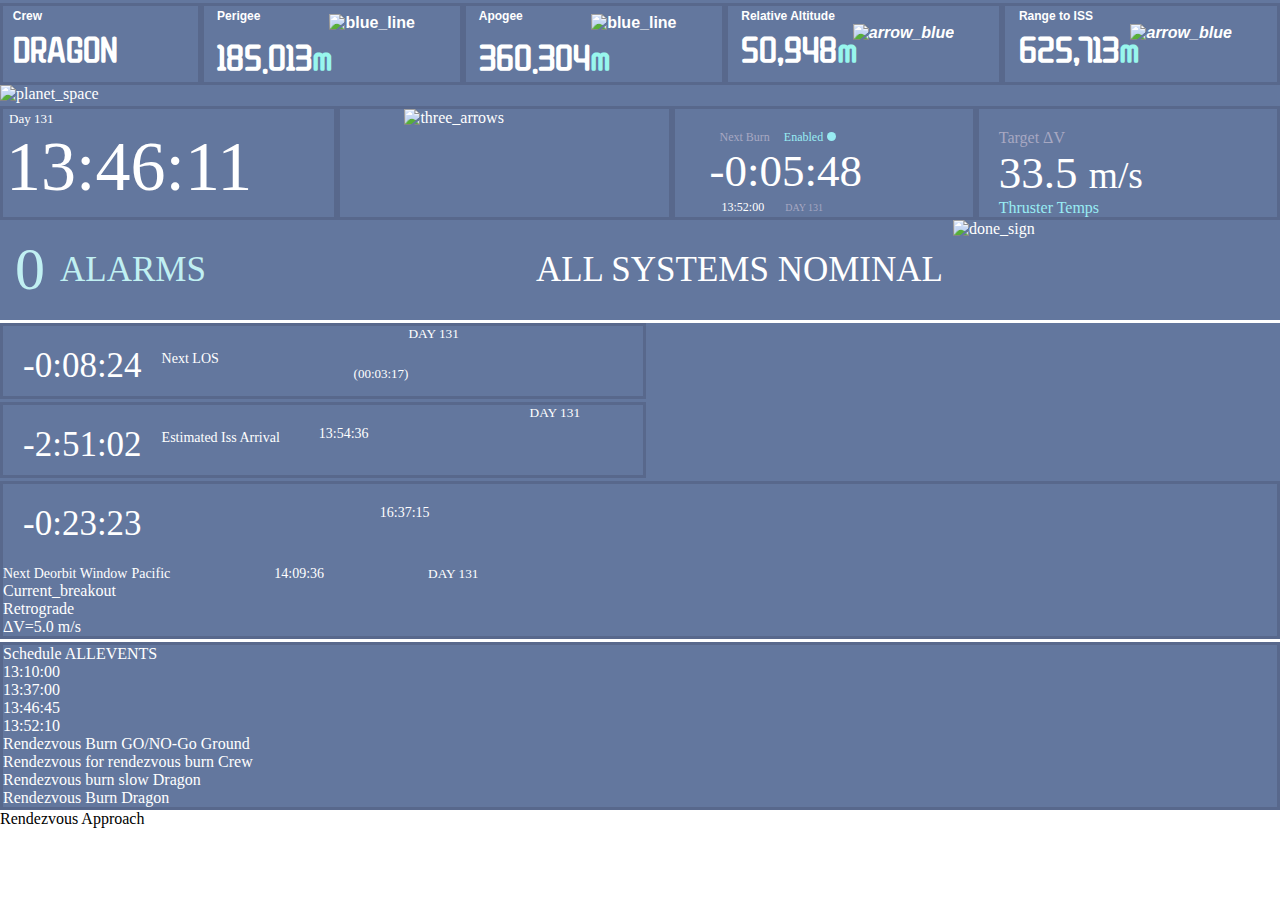
==== space-x-1/space-x-1.html @ be382849 "https://github.com/norka2233/Space_X/tree/master/space-x-1" ====
<!DOCTYPE html>
<html lang="en">
<head>
    <meta charset="UTF-8">
    <title>Space-X Ship Index</title>
    <link rel="stylesheet" type="text/css" href="space-x-1.css">
</head>
<body>
    <div id="header" class="line" >
        <div id="crew_block" class="block" >
          <div class="header_text">
            <small class="label_block">Crew</small>
            <div class="title_block">DRAGON</div>
          </div>
        </div>
        <div id="perigee_block" class="block" >
            <small class="label_block">Perigee</small>
            <div class="blue_line">
              <img src="blue_line.png" alt="blue_line">
            </div>
            <div class="title_block">185.013<span>m</span></div>
                    </div>
        <div id="apogee_block" class="block" >
                <small class="label_block">Apogee</small>
                <div class="blue_line">
                  <img src="blue_line.png" alt="blue_line">
                </div>
                <div class="title_block">360.304<span>m</span></div>
        </div>
        <div id="relative_block" class="block" >
            <div class="text">
                <small class="label_block">Relative Altitude</small>
                <div class="title_block">50,948<span>m</span></div>
            </div>
            <div class="icon">
                <i class="icon_arrow_down">
                  <img src="/home/yurii/eli4ka/cursor/Cursor/space-x-1/arrow_blue.png" alt="arrow_blue">
                </i>
            </div>

        </div>
        <div id="range_block" class="block">
            <div class="text">
                <small class="label_block">Range to ISS</small>
                <div class="title_block">625,713<span>m</span></div>
            </div>
            <div class="icon">
                <i class="icon_arrow_down">
                  <img src="/home/yurii/eli4ka/cursor/Cursor/space-x-1/arrow_blue.png" alt="arrow_blue">
                </i>
                <!--ARROW DOWN-->
            </div>

        </div>
    </div>
    <div id="space_earth" class="line">
        <img class="space_earth_image" src="http://sfwallpaper.com/images/earth-from-space-hd-wallpaper-7.jpg" alt="planet_space" width="100%">
    </div>
    <div id="time" class="line">
        <div id="time_block" class="block">
            <small class="small">Day 131</small>
            <div class="time_large">13:46:11</div>
        </div>

        <div id="arrow_block" class="block">
            <div class="speed_arrow">
              <img src="/home/yurii/eli4ka/cursor/Cursor/space-x-1/three_arrows.png" alt="three_arrows">
            </div>
            <!--arrows-->
        </div>

        <div id="next_burn_block" class="block">
          <div class="whole_next_burn">
            <div class="next_burn_enab">
              <span class="next_burn">Next Burn</span>
              <span class="enabled">Enabled</span>
              <span class="blue_circle"></span>
            </div>
              <div class="next_burn_index">-0:05:48</div>
              <span class="next_burn_time">13:52:00</span>
              <span class="next_burn_day"><small>DAY 131</small></span>
          </div>
        </div>

        <div id="target_block" class="block">
            <span class="target">Target ΔV</span>
            <div class="target_speed">33.5
              <small>m/s</small>
            </div>
            <span class="target_temps">Thruster Temps</span>
        </div>

    </div>
    <div id="alarms" class="line">
        <div class="zero">0</div>
        <div class="alarms_word">ALARMS</div>
        <div class="all_systems_nominal">ALL SYSTEMS NOMINAL</div>
        <div class="sign">
          <img src="/home/yurii/eli4ka/cursor/Cursor/space-x-1/done_sign.png" alt="done_sign">
        </div>
    </div>
    <div id="plan" class="line">
        <div id="first_box" class="block">
            <div class="minus_index">-0:08:24</div>
            <span class="next_los">Next LOS</span>
            <span class="date_time">13:54:36</span>
            <small id="in_brack" class="under_text">(00:03:17)</small>
            <small class="date_day">DAY 131</small>
        </div>
        <div id="second_box" class="block">
            <div class="minus_index">-2:51:02</div>
            <span id="estimated_iss" class="next_los">Estimated Iss Arrival</span>
            <small class="date_time">16:37:15</small>
            <small class="date_day">DAY 131</small>
        </div>
        <div id="third_box" class="block">
            <div class="minus_index">-0:23:23</div>
            <span class="next_los">Next Deorbit Window</span>
            <span class="next_los">Pacific</span>
            <small class="date_time">14:09:36</small>
            <small class="date_day">DAY 131</small>
            <div class="break_line"></div>
            <div class="current_breakout">Current_breakout</div>
            <div class="retrograde">Retrograde</div>
            <div class="sum">ΔV=5.0 m/s</div>
        </div>
    </div>
    <div id="schedule" class="block">
        <div>
            <span class="schedule">Schedule</span>
            <span class="all_events">ALLEVENTS </span>
            <div class="done_sign"></div>
            <div class="divide_line"></div>
        </div>
        <div class="time_list">
            <div class="time_list">13:10:00</div>
            <div class="time_list">13:37:00</div>
            <div class="time_list">13:46:45</div>
            <div class="time_list">13:52:10</div>
        </div>
        <div class="rendez_vous">
            <span>Rendezvous Burn GO/NO-Go</span>
            <span>Ground</span>
            <div></div>
            <span>Rendezvous for rendezvous burn</span>
            <span>Crew</span>
            <div></div>
            <span>Rendezvous burn slow</span>
            <span>Dragon</span>
            <div></div>
            <span>Rendezvous Burn</span>
            <span>Dragon</span>
        </div>
    </div>
    <div class="rendezvous_approach_line">
        <span id="rendezvous_line">Rendezvous</span>
        <span id="approach_line">Approach</span>
    </div>
    <div class="progress"></div>
</body>
</html>
---- space-x-1/space-x-1.css ----
@import url('https://fonts.googleapis.com/css?family=Oswald|Roboto');
@import url('https://fonts.googleapis.com/css?family=ZCOOL+QingKe+HuangYou');

* {padding: 0; margin:0; border:0;}

#header {
  font-family: 'Robot', sans-serif;
  font-weight:bold;;
  width: 100%;
  color: #fff;
  background-color: rgb(99,119,158);
  display: flex;
    }

.line .block {
  flex-grow: 1;
}

.label_block {
  font-family: 'Teko', sans-serif;
  font-size: 12px;
  margin-left: 5%;
}

.title_block {
  font-family: 'ZCOOL QingKe HuangYou', cursive;
  font-size: 35px;
  line-height: 50px;
  margin-left: 5%;
}

.block {
  margin-top: 3px;
  border: 3px solid rgb(88,104,140);
}

.blue_line {
  display: flex;
  justify-content: center;
  margin-top: -10px;
  padding-left: 80px;
}

.icon_arrow_down {
  display: flex;
  justify-content: flex-end;
  justify-content: center;
  padding-left: 80px;
  margin-top: -50px;
}

.title_block span {
  color: rgb(152,246,237);
}

.block, .line{
  background-color: rgb(99,119,158);
  color: #fff;
  }

#time {
    display: flex;
      }

.time_large {
    font-size: 70px;
    margin-left: 3px;
    width: 200px;
  }

#time_block .small {
  font-size: 13px;
  margin-left: 6px;


}

.speed_arrow {
  display: flex;
  justify-content: center;
  }

.speed_arrow img {
  width: 200px;
}

.whole_next_burn {
  width: 170px;
}
.next_burn_enab {
  margin-top:  18px;
  margin-left: 10px;
  }

.next_burn {
  font-size: 12px;
  color: rgb(167,168,194);
  margin-left: 35px;
}
.enabled {
  font-size: 12px;
  color: rgb(152,236,243);
  margin-left: 10px;
  }

.blue_circle {
  height: 9px;
  width: 9px;
  background-color: rgb(152,236,243);
  border-radius: 50%;
  display: inline-block;
}

.next_burn_index {
  font-size: 45px;
  margin-left: 35px;
}

.next_burn_time {
  margin-left: 47px;
  font-size: 12px;
}

.next_burn_day {
  color: rgb(167,168,194);
  margin-left: 17px;
  font-size: 12px;
}

#target_block {
  width: 150px;
  padding-top: 20px;
  padding-left: 20px
}
.target {
  color: rgb(167,168,194);
}
.target_speed {
  font-size: 45px;
}
.target_temps {
  color: rgb(152,236,243);
}

#alarms {
  display: flex;
  height: 100px;
}
.zero {
  font-size: 60px;
  margin-top:  15px;
  margin-left: 15px;
  color: rgb(192,240,242);
}

.alarms_word {
  margin-left: 15px;
  margin-top: 30px;
  font-size: 35px;
  color: rgb(192,240,242);
}

.all_systems_nominal {
  justify-content: flex-end;
  font-size: 35px;
  margin-left: 330px;
  margin-top: 30px;
}

.sign img {
  margin-left: 10px;
}

#first_box, #second_box {
  display: flex;
  height: 70px;
  width: 50%;
}

/* #estimated_iss {
  width: 300px;
  } */
#00:02:17 {

}
.minus_index {
  font-size: 35px;
  margin: 20px;
}

.next_los {
  font-size: 14px;
  margin-top: 25px;
  height 15px;
  width:
}

.under_text {
  height: 15px;
  margin-top: 40px;
  margin-left: -115px;
  font-size: 13px;
}
.date_time {
  height: 15px;
  font-size: 14px;
  margin: 100px;

}

.date_day {
  height: 15px;
}
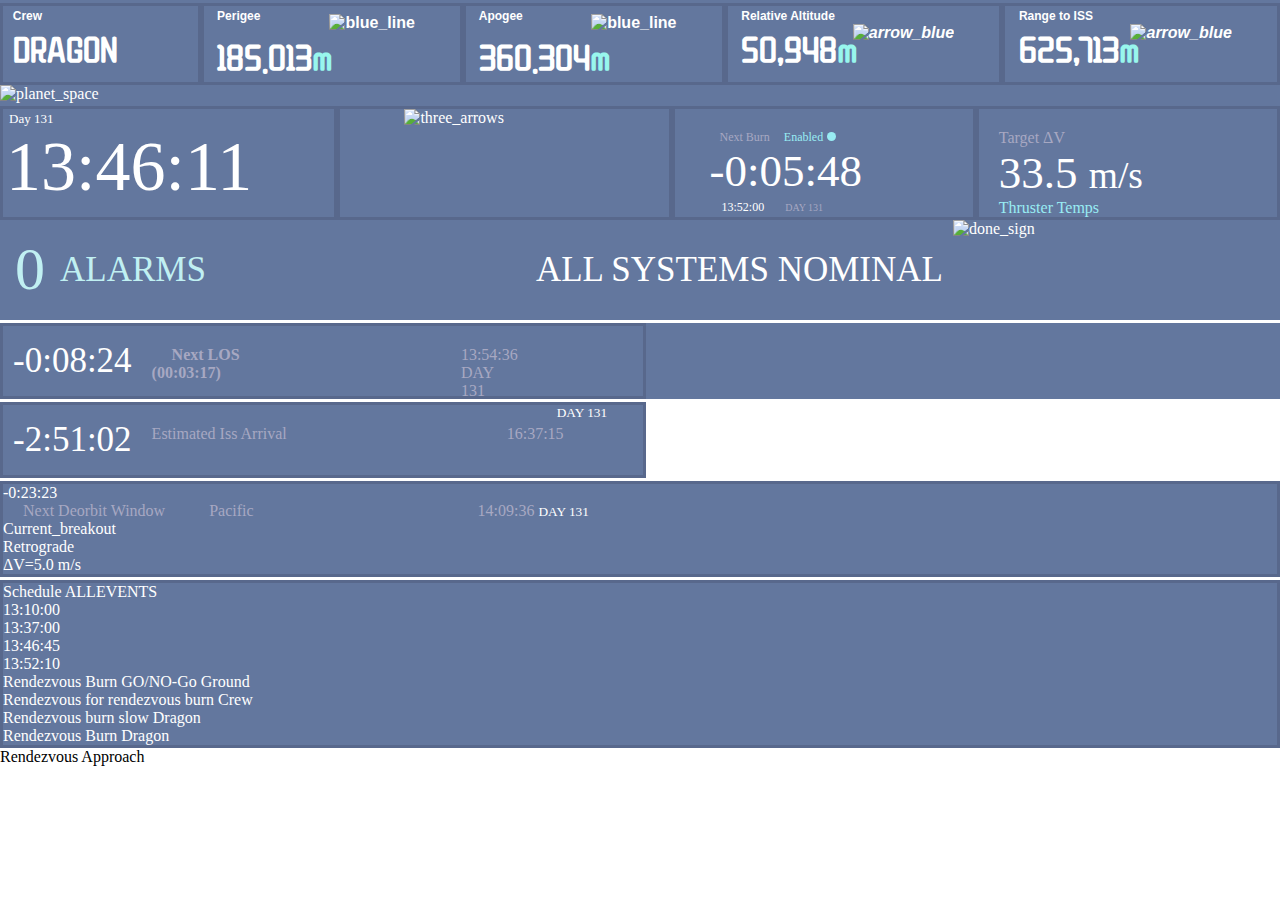
==== commit 755925e0: "new commit" ====
--- a/space-x-1/space-x-1.html
+++ b/space-x-1/space-x-1.html
@@ -34,7 +34,7 @@
             </div>
             <div class="icon">
                 <i class="icon_arrow_down">
-                  <img src="/home/yurii/eli4ka/cursor/Cursor/space-x-1/arrow_blue.png" alt="arrow_blue">
+                  <img src="/home/eli4ka/cursor/Cursor/space-x-1/arrow_blue.png" alt="arrow_blue">
                 </i>
             </div>
 
@@ -101,14 +101,20 @@
     </div>
     <div id="plan" class="line">
         <div id="first_box" class="block">
-            <div class="minus_index">-0:08:24</div>
-            <span class="next_los">Next LOS</span>
-            <span class="date_time">13:54:36</span>
-            <small id="in_brack" class="under_text">(00:03:17)</small>
-            <small class="date_day">DAY 131</small>
+            <div class="minus_index_one">-0:08:24 </div>
+            <div class="next_los_flex">
+              <span class="next_los">
+                <b>Next LOS
+                   <br>(00:03:17)
+                 </b>
+              </span>
+              </div >
+              <span class="date_time">
+                13:54:36 <br>DAY 131
+            </div>
         </div>
         <div id="second_box" class="block">
-            <div class="minus_index">-2:51:02</div>
+            <div class="minus_index_two">-2:51:02</div>
             <span id="estimated_iss" class="next_los">Estimated Iss Arrival</span>
             <small class="date_time">16:37:15</small>
             <small class="date_day">DAY 131</small>
--- a/space-x-1/space-x-1.css
+++ b/space-x-1/space-x-1.css
@@ -133,7 +133,7 @@
   padding-top: 20px;
   padding-left: 20px
 }
-.target {
+.target, .next_los, .date_time {
   color: rgb(167,168,194);
 }
 .target_speed {
@@ -178,37 +178,30 @@
   width: 50%;
 }
 
-/* #estimated_iss {
-  width: 300px;
-  } */
-#00:02:17 {
-
-}
-.minus_index {
-  font-size: 35px;
-  margin: 20px;
-}
-
-.next_los {
-  font-size: 14px;
-  margin-top: 25px;
-  height 15px;
-  width:
-}
-
-.under_text {
-  height: 15px;
-  margin-top: 40px;
-  margin-left: -115px;
-  font-size: 13px;
-}
+.minus_index_one, .minus_index_two {
+  margin-top: 15px;
+  margin-left: 10px;
+  font-size: 35px;
+  height: 44px;
+}
+.next_los_flex, .next_los {
+    font-size: 16px;
+    /* margin-left: 25px; */
+    margin: 20px;
+    height: 13px;
+}
+
 .date_time {
-  height: 15px;
-  font-size: 14px;
-  margin: 100px;
-
-}
-
-.date_day {
-  height: 15px;
-}
+  font-size: 16px;
+  margin-top: 20px;
+  width: 50px;
+  margin-left: 200px;
+}
+.date_time_day {
+  margin-left: 300px;
+}
+
+
+#time_index {
+  color: #fff;
+}
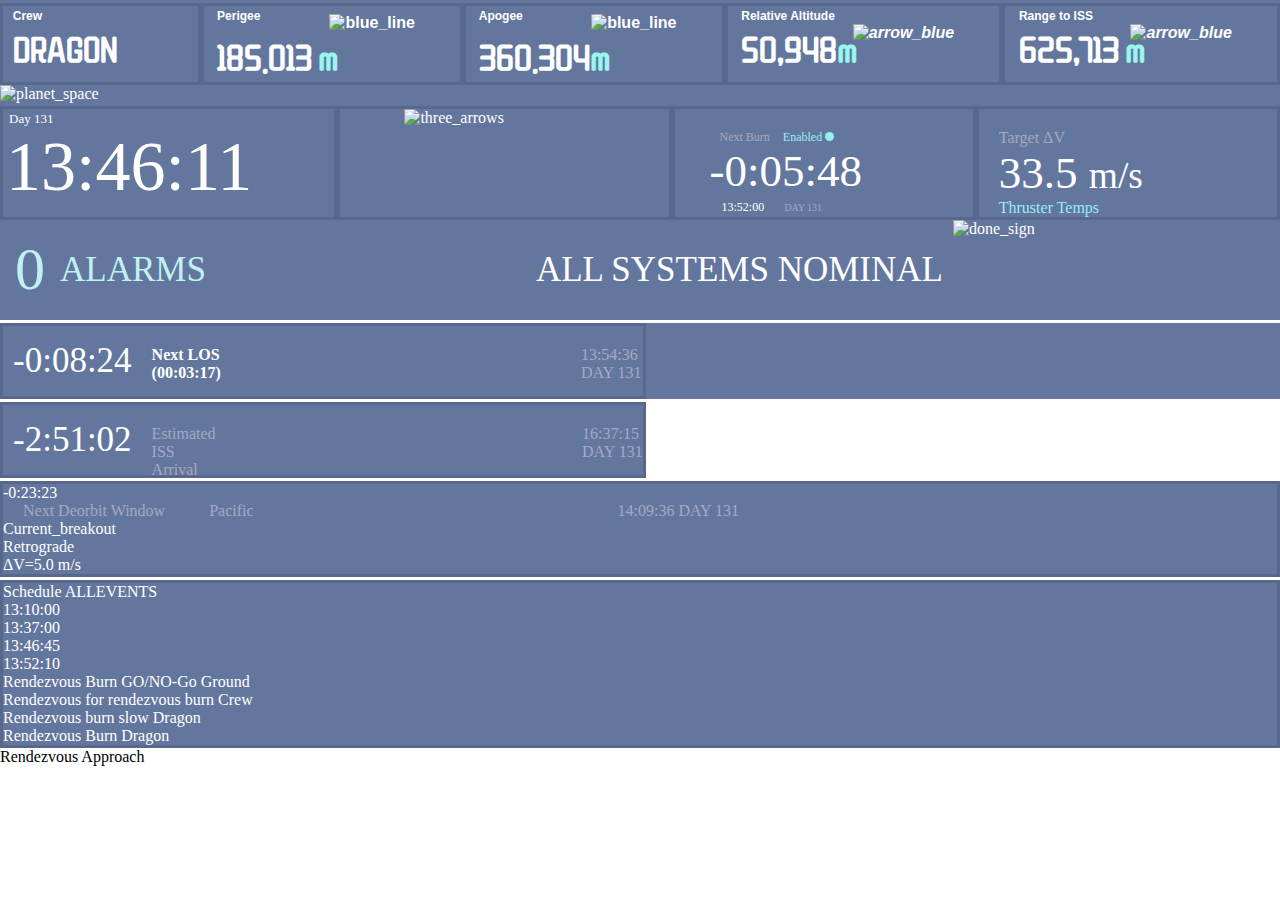
==== commit 9c67b5d9: ""restructure of the file"" ====
--- a/space-x-1/space-x-1.html
+++ b/space-x-1/space-x-1.html
@@ -9,44 +9,65 @@
     <div id="header" class="line" >
         <div id="crew_block" class="block" >
           <div class="header_text">
-            <small class="label_block">Crew</small>
-            <div class="title_block">DRAGON</div>
+            <small class="label_block">
+              Crew
+            </small>
+            <div class="title_block">
+              DRAGON
+            </div>
           </div>
         </div>
         <div id="perigee_block" class="block" >
-            <small class="label_block">Perigee</small>
+            <small class="label_block">
+              Perigee
+            </small>
             <div class="blue_line">
               <img src="blue_line.png" alt="blue_line">
             </div>
-            <div class="title_block">185.013<span>m</span></div>
+            <div class="title_block">
+              185.013
+              <span>m</span></div>
                     </div>
         <div id="apogee_block" class="block" >
-                <small class="label_block">Apogee</small>
+                <small class="label_block">
+                  Apogee
+                </small>
                 <div class="blue_line">
                   <img src="blue_line.png" alt="blue_line">
                 </div>
-                <div class="title_block">360.304<span>m</span></div>
+                <div class="title_block">
+                  360.304<span>m</span>
+                </div>
         </div>
         <div id="relative_block" class="block" >
             <div class="text">
-                <small class="label_block">Relative Altitude</small>
-                <div class="title_block">50,948<span>m</span></div>
+                <small class="label_block">
+                  Relative Altitude
+                </small>
+                <div class="title_block">
+                  50,948<span>m</span>
+                </div>
             </div>
             <div class="icon">
                 <i class="icon_arrow_down">
-                  <img src="/home/eli4ka/cursor/Cursor/space-x-1/arrow_blue.png" alt="arrow_blue">
+                  <img src="arrow_blue.png" alt="arrow_blue">
                 </i>
             </div>
 
         </div>
         <div id="range_block" class="block">
             <div class="text">
-                <small class="label_block">Range to ISS</small>
-                <div class="title_block">625,713<span>m</span></div>
+                <small class="label_block">
+                  Range to ISS
+                </small>
+                <div class="title_block">
+                  625,713
+                  <span>m</span>
+                </div>
             </div>
             <div class="icon">
                 <i class="icon_arrow_down">
-                  <img src="/home/yurii/eli4ka/cursor/Cursor/space-x-1/arrow_blue.png" alt="arrow_blue">
+                  <img src="arrow_blue.png" alt="arrow_blue">
                 </i>
                 <!--ARROW DOWN-->
             </div>
@@ -58,13 +79,17 @@
     </div>
     <div id="time" class="line">
         <div id="time_block" class="block">
-            <small class="small">Day 131</small>
-            <div class="time_large">13:46:11</div>
+            <small class="small">
+              Day 131
+            </small>
+            <div class="time_large">
+              13:46:11
+            </div>
         </div>
 
         <div id="arrow_block" class="block">
             <div class="speed_arrow">
-              <img src="/home/yurii/eli4ka/cursor/Cursor/space-x-1/three_arrows.png" alt="three_arrows">
+              <img src="three_arrows.png" alt="three_arrows">
             </div>
             <!--arrows-->
         </div>
@@ -72,95 +97,168 @@
         <div id="next_burn_block" class="block">
           <div class="whole_next_burn">
             <div class="next_burn_enab">
-              <span class="next_burn">Next Burn</span>
-              <span class="enabled">Enabled</span>
+              <span class="next_burn">
+                Next Burn
+              </span>
+              <span class="enabled">
+                Enabled
+              </span>
               <span class="blue_circle"></span>
             </div>
-              <div class="next_burn_index">-0:05:48</div>
-              <span class="next_burn_time">13:52:00</span>
-              <span class="next_burn_day"><small>DAY 131</small></span>
+              <div class="next_burn_index">
+                -0:05:48
+              </div>
+              <span class="next_burn_time">
+                13:52:00
+              </span>
+              <span class="next_burn_day">
+                <small>
+                  DAY 131
+                </small>
+                </span>
           </div>
         </div>
-
         <div id="target_block" class="block">
-            <span class="target">Target ΔV</span>
-            <div class="target_speed">33.5
-              <small>m/s</small>
-            </div>
-            <span class="target_temps">Thruster Temps</span>
-        </div>
-
+            <span class="target">
+              Target ΔV
+            </span>
+            <div class="target_speed">
+              33.5
+              <small>
+                m/s
+              </small>
+            </div>
+            <span class="target_temps">
+              Thruster Temps
+            </span>
+        </div>
     </div>
     <div id="alarms" class="line">
-        <div class="zero">0</div>
-        <div class="alarms_word">ALARMS</div>
-        <div class="all_systems_nominal">ALL SYSTEMS NOMINAL</div>
+        <div class="zero">
+          0
+        </div>
+        <div class="alarms_word">
+          ALARMS
+        </div>
+        <div class="all_systems_nominal">
+          ALL SYSTEMS NOMINAL
+        </div>
         <div class="sign">
           <img src="/home/yurii/eli4ka/cursor/Cursor/space-x-1/done_sign.png" alt="done_sign">
         </div>
     </div>
     <div id="plan" class="line">
         <div id="first_box" class="block">
-            <div class="minus_index_one">-0:08:24 </div>
+            <div class="minus_index_one">
+              -0:08:24
+             </div>
             <div class="next_los_flex">
-              <span class="next_los">
                 <b>Next LOS
-                   <br>(00:03:17)
-                 </b>
-              </span>
-              </div >
-              <span class="date_time">
-                13:54:36 <br>DAY 131
-            </div>
-        </div>
+                <br>(00:03:17)</b>
+            </div >
+            <span class="date_time">
+              13:54:36 <br>DAY 131
+            </span>
+        </div>
+    </div>
         <div id="second_box" class="block">
-            <div class="minus_index_two">-2:51:02</div>
-            <span id="estimated_iss" class="next_los">Estimated Iss Arrival</span>
-            <small class="date_time">16:37:15</small>
-            <small class="date_day">DAY 131</small>
+            <div class="minus_index_two">
+              -2:51:02
+            </div>
+            <span id="estimated_iss" class="next_los">
+              Estimated ISS Arrival
+            </span>
+            <span class="date_time">
+              16:37:15 DAY 131
+            </span>
         </div>
         <div id="third_box" class="block">
-            <div class="minus_index">-0:23:23</div>
-            <span class="next_los">Next Deorbit Window</span>
-            <span class="next_los">Pacific</span>
-            <small class="date_time">14:09:36</small>
-            <small class="date_day">DAY 131</small>
+            <div class="minus_index">
+              -0:23:23
+            </div>
+            <span class="next_los">
+              Next Deorbit Window
+            </span>
+            <span class="next_los">
+              Pacific
+            </span>
+            <span class="date_time">
+              14:09:36 DAY 131
+            </span>
             <div class="break_line"></div>
-            <div class="current_breakout">Current_breakout</div>
-            <div class="retrograde">Retrograde</div>
-            <div class="sum">ΔV=5.0 m/s</div>
+            <div class="current_breakout">
+              Current_breakout
+            </div>
+            <div class="retrograde">
+              Retrograde
+            </div>
+            <div class="sum">
+              ΔV=5.0 m/s
+            </div>
         </div>
     </div>
     <div id="schedule" class="block">
         <div>
-            <span class="schedule">Schedule</span>
-            <span class="all_events">ALLEVENTS </span>
+            <span class="schedule">
+              Schedule
+            </span>
+            <span class="all_events">
+              ALLEVENTS
+             </span>
             <div class="done_sign"></div>
             <div class="divide_line"></div>
         </div>
         <div class="time_list">
-            <div class="time_list">13:10:00</div>
-            <div class="time_list">13:37:00</div>
-            <div class="time_list">13:46:45</div>
-            <div class="time_list">13:52:10</div>
+            <div class="time_list">
+              13:10:00
+            </div>
+            <div class="time_list">
+              13:37:00
+            </div>
+            <div class="time_list">
+              13:46:45
+            </div>
+            <div class="time_list">
+              13:52:10
+            </div>
         </div>
         <div class="rendez_vous">
-            <span>Rendezvous Burn GO/NO-Go</span>
-            <span>Ground</span>
+            <span>
+              Rendezvous Burn GO/NO-Go
+            </span>
+            <span>
+              Ground
+            </span>
             <div></div>
-            <span>Rendezvous for rendezvous burn</span>
-            <span>Crew</span>
+            <span>
+              Rendezvous for rendezvous burn
+            </span>
+            <span>
+              Crew
+            </span>
             <div></div>
-            <span>Rendezvous burn slow</span>
-            <span>Dragon</span>
+            <span>
+              Rendezvous burn slow
+            </span>
+            <span>
+              Dragon
+            </span>
             <div></div>
-            <span>Rendezvous Burn</span>
-            <span>Dragon</span>
+            <span>
+              Rendezvous Burn
+            </span>
+            <span>
+              Dragon
+            </span>
         </div>
     </div>
     <div class="rendezvous_approach_line">
-        <span id="rendezvous_line">Rendezvous</span>
-        <span id="approach_line">Approach</span>
+        <span id="rendezvous_line">
+          Rendezvous
+        </span>
+        <span id="approach_line">
+          Approach
+        </span>
     </div>
     <div class="progress"></div>
 </body>
--- a/space-x-1/space-x-1.css
+++ b/space-x-1/space-x-1.css
@@ -186,7 +186,6 @@
 }
 .next_los_flex, .next_los {
     font-size: 16px;
-    /* margin-left: 25px; */
     margin: 20px;
     height: 13px;
 }
@@ -194,14 +193,12 @@
 .date_time {
   font-size: 16px;
   margin-top: 20px;
-  width: 50px;
-  margin-left: 200px;
+  margin-left: 340px;
 }
 .date_time_day {
   margin-left: 300px;
 }
 
-
 #time_index {
   color: #fff;
 }
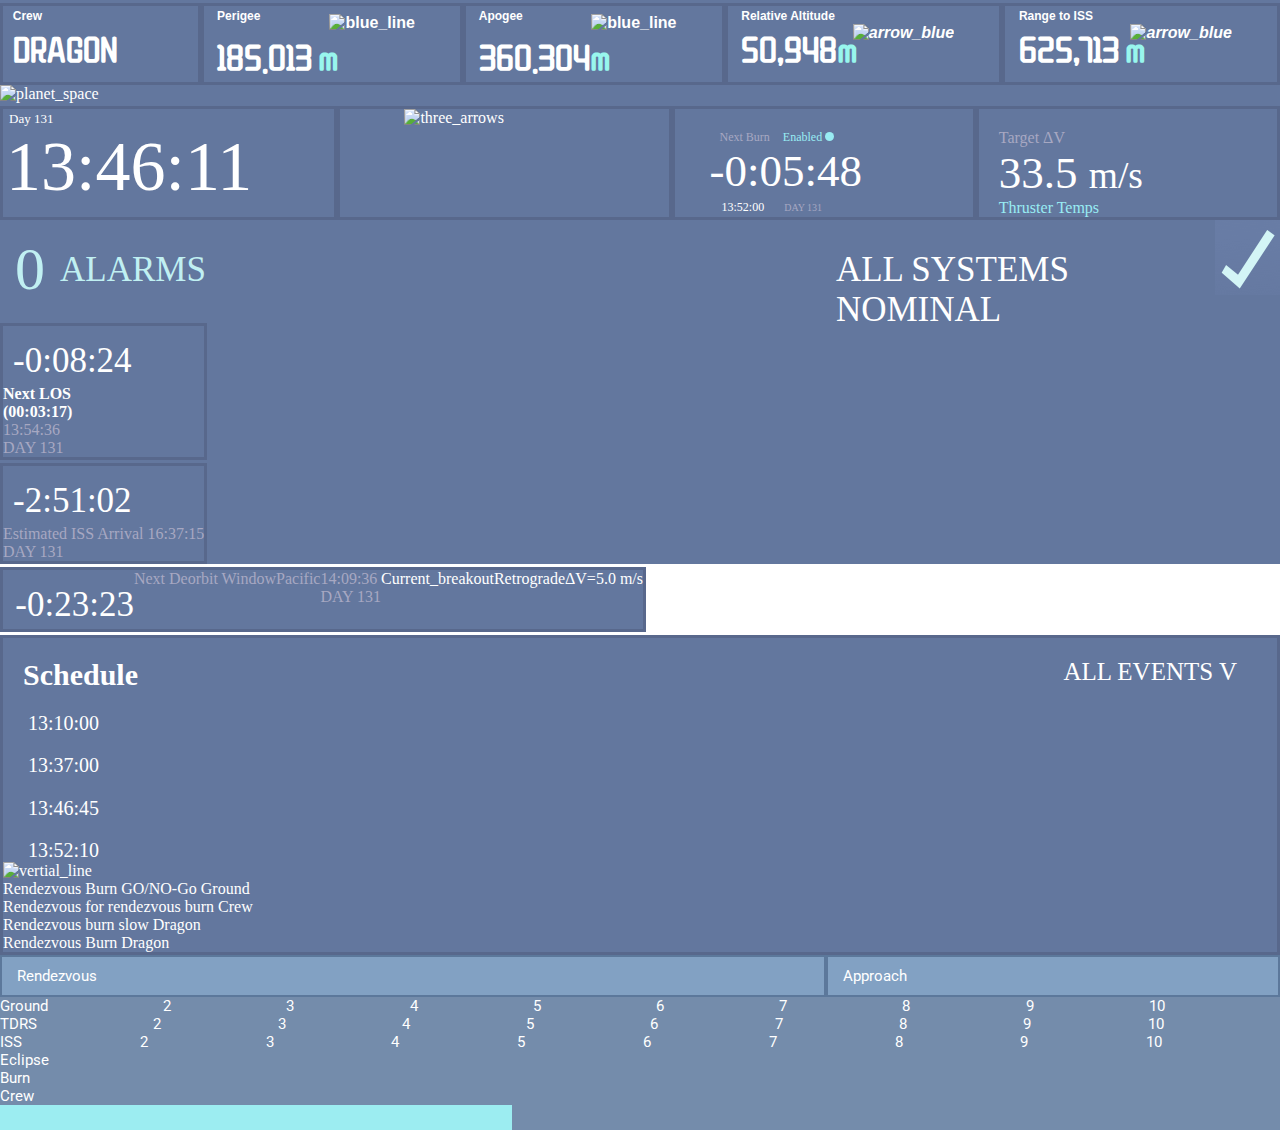
==== commit 40ee855d: "progress div" ====
--- a/space-x-1/space-x-1.html
+++ b/space-x-1/space-x-1.html
@@ -144,84 +144,91 @@
           ALL SYSTEMS NOMINAL
         </div>
         <div class="sign">
-          <img src="/home/yurii/eli4ka/cursor/Cursor/space-x-1/done_sign.png" alt="done_sign">
-        </div>
-    </div>
-    <div id="plan" class="line">
-        <div id="first_box" class="block">
-            <div class="minus_index_one">
+          <img src="done_sign.png" alt="done_sign">
+        </div>
+    </div>
+    <div class="line plan flex_row">
+      <div class="flex_column">
+        <div class="first_box block">
+            <div class="minus_index">
               -0:08:24
-             </div>
+            </div>
             <div class="next_los_flex">
-                <b>Next LOS
-                <br>(00:03:17)</b>
+              <b>Next LOS
+                <br>(00:03:17)
+              </b>
             </div >
             <span class="date_time">
               13:54:36 <br>DAY 131
             </span>
         </div>
-    </div>
-        <div id="second_box" class="block">
-            <div class="minus_index_two">
-              -2:51:02
-            </div>
-            <span id="estimated_iss" class="next_los">
-              Estimated ISS Arrival
-            </span>
-            <span class="date_time">
-              16:37:15 DAY 131
-            </span>
-        </div>
-        <div id="third_box" class="block">
-            <div class="minus_index">
+        <div class="second_box block">
+              <div class="minus_index">
+                  -2:51:02
+              </div>
+              <span id="estimated_iss" class="next_los">
+                  Estimated ISS Arrival
+              </span>
+              <span class="date_time">
+                  16:37:15 <br>DAY 131
+              </span>
+            </div>
+        </div>
+      </div>
+        <div class="third_box block">
+          <div class="minus_index">
               -0:23:23
-            </div>
-            <span class="next_los">
+          </div>
+          <span class="next_los">
               Next Deorbit Window
-            </span>
-            <span class="next_los">
+          </span>
+          <span class="next_los">
               Pacific
-            </span>
-            <span class="date_time">
-              14:09:36 DAY 131
-            </span>
-            <div class="break_line"></div>
-            <div class="current_breakout">
+          </span>
+          <span class="date_time">
+              14:09:36 <br>DAY 131
+          </span>
+          <div class="break_line"></div>
+          <div class="current_breakout">
               Current_breakout
-            </div>
-            <div class="retrograde">
+          </div>
+          <div class="retrograde">
               Retrograde
-            </div>
-            <div class="sum">
+          </div>
+          <div class="sum">
               ΔV=5.0 m/s
-            </div>
-        </div>
-    </div>
-    <div id="schedule" class="block">
-        <div>
-            <span class="schedule">
-              Schedule
-            </span>
-            <span class="all_events">
-              ALLEVENTS
-             </span>
-            <div class="done_sign"></div>
-            <div class="divide_line"></div>
-        </div>
+          </div>
+        </div>
+      </div>
+    <div class="shedule block">
+      <div class="in_row">
+        <div class="schedule">
+              <b>Schedule</b>
+        </div>
+        <div class="all_events">
+              ALL EVENTS V
+        </div>
+      </div>
+            <!-- <div class="divide_line"></div> -->
+      <div class="hours_list">
         <div class="time_list">
-            <div class="time_list">
+            <div>
               13:10:00
             </div>
-            <div class="time_list">
+            <div>
               13:37:00
             </div>
-            <div class="time_list">
+            <div>
               13:46:45
             </div>
-            <div class="time_list">
+            <div>
               13:52:10
             </div>
         </div>
+        </div>
+        <div class="vertial_line">
+              <img src="vertical_line.png" alt="vertial_line">
+        </div>
         <div class="rendez_vous">
             <span>
               Rendezvous Burn GO/NO-Go
@@ -252,14 +259,94 @@
             </span>
         </div>
     </div>
-    <div class="rendezvous_approach_line">
-        <span id="rendezvous_line">
+    <div class="container">
+      <div class="rendezvous_approach_line">
+        <div class="rendezvous">
           Rendezvous
-        </span>
-        <span id="approach_line">
+        </div>
+        <div class="approach">
           Approach
-        </span>
-    </div>
-    <div class="progress"></div>
+        </div>
+      </div>
+      <div class="box">
+        <div class="box_row">
+          <div class="box_cell">Ground</div>
+          <div class="box_cell">2</div>
+          <div class="box_cell">3</div>
+          <div class="box_cell">4</div>
+          <div class="box_cell">5</div>
+          <div class="box_cell">6</div>
+          <div class="box_cell">7</div>
+          <div class="box_cell">8</div>
+          <div class="box_cell">9</div>
+          <div class="box_cell">10</div>
+
+        </div>
+        <div class="box_row">
+          <div class="box_cell">TDRS</div>
+          <div class="box_cell">2</div>
+          <div class="box_cell">3</div>
+          <div class="box_cell">4</div>
+          <div class="box_cell">5</div>
+          <div class="box_cell">6</div>
+          <div class="box_cell">7</div>
+          <div class="box_cell">8</div>
+          <div class="box_cell">9</div>
+          <div class="box_cell">10</div>
+        </div>
+        <div class="box_row">
+          <div class="box_cell">ISS</div>
+          <div class="box_cell">2</div>
+          <div class="box_cell">3</div>
+          <div class="box_cell">4</div>
+          <div class="box_cell">5</div>
+          <div class="box_cell">6</div>
+          <div class="box_cell">7</div>
+          <div class="box_cell">8</div>
+          <div class="box_cell">9</div>
+          <div class="box_cell">10</div>
+        </div>
+        <div class="box_row">
+          <div class="box_cell">Eclipse</div>
+          <div class="box_cell"></div>
+          <div class="box_cell"></div>
+          <div class="box_cell"></div>
+          <div class="box_cell"></div>
+          <div class="box_cell"></div>
+          <div class="box_cell"></div>
+          <div class="box_cell"></div>
+          <div class="box_cell"></div>
+          <div class="box_cell"></div>
+        </div>
+        <div class="box_row">
+          <div class="box_cell">Burn</div>
+          <div class="box_cell"></div>
+          <div class="box_cell"></div>
+          <div class="box_cell"></div>
+          <div class="box_cell"></div>
+          <div class="box_cell"></div>
+          <div class="box_cell"></div>
+          <div class="box_cell"></div>
+          <div class="box_cell"></div>
+          <div class="box_cell"></div>
+        </div>
+        <div class="box_row">
+          <div class="box_cell">Crew</div>
+          <div class="box_cell"></div>
+          <div class="box_cell"></div>
+          <div class="box_cell"></div>
+          <div class="box_cell"></div>
+          <div class="box_cell"></div>
+          <div class="box_cell"></div>
+          <div class="box_cell"></div>
+          <div class="box_cell"></div>
+          <div class="box_cell"></div>
+        </div>
+      </div>
+      <div class="progress">
+        <div class="progress_line ">
+        </div>
+      </div>
+    </div>
 </body>
 </html>
--- a/space-x-1/space-x-1.css
+++ b/space-x-1/space-x-1.css
@@ -164,7 +164,7 @@
 .all_systems_nominal {
   justify-content: flex-end;
   font-size: 35px;
-  margin-left: 330px;
+  margin-left: 630px;
   margin-top: 30px;
 }
 
@@ -172,33 +172,114 @@
   margin-left: 10px;
 }
 
-#first_box, #second_box {
+.first_box, .second_box, {
   display: flex;
   height: 70px;
+  width: 100%;
+}
+
+.third_box {
   width: 50%;
-}
-
-.minus_index_one, .minus_index_two {
+  display: flex;
+  justify-content: flex-end;
+}
+
+  .minus_index {
   margin-top: 15px;
   margin-left: 10px;
   font-size: 35px;
   height: 44px;
 }
-.next_los_flex, .next_los {
+
+/* .next_los_flex, .next_los {
+
     font-size: 16px;
     margin: 20px;
     height: 13px;
-}
-
-.date_time {
-  font-size: 16px;
+} */
+
+/* .date_time {
+  /* font-size: 16px;
   margin-top: 20px;
-  margin-left: 340px;
-}
-.date_time_day {
+  margin-left: 340px; */
+} */
+/* .date_time_day {
   margin-left: 300px;
-}
-
-#time_index {
+} */ */
+
+.flex_column {
+  display: flex;
+  flex-direction: column;
+  width: 100%;
+}
+
+.flex_row {
+  display: flex;
+  flex-direction: row;
+  width: 100%
+}
+
+.in_row {
+  display: flex;
+  justify-content: space-between;
+  font-size: 30px;
+  padding: 20px;
+  }
+
+.all_events {
+  font-size: 25px;
+  margin-right: 20px;
+}
+.time_list {
+  display: flex;
+  flex-direction: column;
+  justify-content: space-between;
+  font-size: 20px;
+  padding-left: 25px;
+  height: 150px;
+  width: 100px;
+}
+
+.container {
+  width: 100%;
+  background: rgb(116,140,171);
+  font-family: 'Roboto', sans-serif;
+  font-size: 15px;
   color: #fff;
-}
+  }
+.rendezvous_approach_line{
+    display: flex;
+    }
+.rendezvous_approach_line .rendezvous  {
+  flex-grow: 2;
+}
+
+.rendezvous_approach_line .approach {
+  flex-grow: 1;
+}
+
+.rendezvous, .approach {
+  background-color: rgb(130,161,195);
+  padding: 10px 15px;
+  border: 2px rgb(92,120,155)solid;
+}
+
+.progress_line {
+    background: rgb(156,237,241);
+    height: 25px;
+    width: 40%;
+    transition: all 1s ease-in-out;
+  }
+
+.box {
+
+}
+
+.box_row {
+  display: flex;
+  flex-direction: row;
+}
+
+.box_cell {
+  flex-grow: 1;
+}
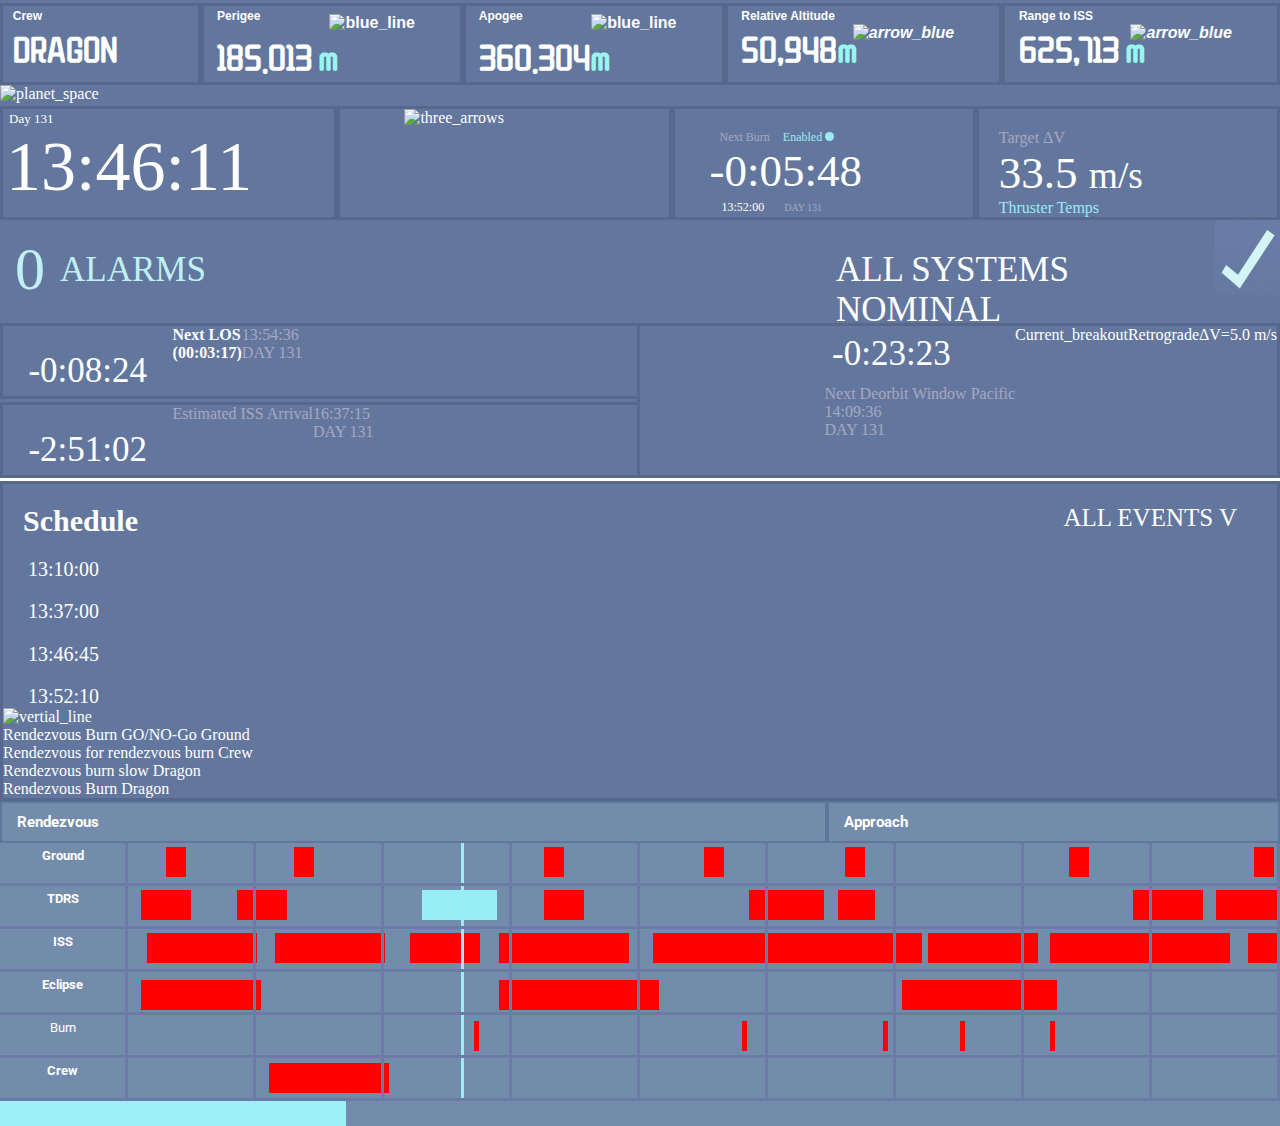
==== commit 0c816e32: "above_flex" ====
--- a/space-x-1/space-x-1.html
+++ b/space-x-1/space-x-1.html
@@ -169,25 +169,26 @@
               <span id="estimated_iss" class="next_los">
                   Estimated ISS Arrival
               </span>
-              <span class="date_time">
+              <div class="date_time">
                   16:37:15 <br>DAY 131
-              </span>
-            </div>
-        </div>
-      </div>
+              </div>
+            </div>
+        </div>
         <div class="third_box block">
-          <div class="minus_index">
-              -0:23:23
-          </div>
-          <span class="next_los">
-              Next Deorbit Window
-          </span>
-          <span class="next_los">
-              Pacific
-          </span>
-          <span class="date_time">
-              14:09:36 <br>DAY 131
-          </span>
+          <div class="above_row">
+            <div class="minus_index">
+                -0:23:23
+            </div>
+            <span class="next_los">
+                Next Deorbit Window
+            </span>
+            <span class="next_los">
+                Pacific
+            </span>
+            <div class="date_time">
+                14:09:36 <br>DAY 131
+            </div>
+        </div>
           <div class="break_line"></div>
           <div class="current_breakout">
               Current_breakout
@@ -200,7 +201,7 @@
           </div>
         </div>
       </div>
-    <div class="shedule block">
+          <div class="shedule block">
       <div class="in_row">
         <div class="schedule">
               <b>Schedule</b>
@@ -262,85 +263,122 @@
     <div class="container">
       <div class="rendezvous_approach_line">
         <div class="rendezvous">
-          Rendezvous
+          <b>Rendezvous</b>
         </div>
         <div class="approach">
-          Approach
+          <b>Approach</b>
         </div>
       </div>
       <div class="box">
         <div class="box_row">
-          <div class="box_cell">Ground</div>
-          <div class="box_cell">2</div>
-          <div class="box_cell">3</div>
-          <div class="box_cell">4</div>
-          <div class="box_cell">5</div>
-          <div class="box_cell">6</div>
-          <div class="box_cell">7</div>
-          <div class="box_cell">8</div>
-          <div class="box_cell">9</div>
-          <div class="box_cell">10</div>
-
-        </div>
-        <div class="box_row">
-          <div class="box_cell">TDRS</div>
-          <div class="box_cell">2</div>
-          <div class="box_cell">3</div>
-          <div class="box_cell">4</div>
-          <div class="box_cell">5</div>
-          <div class="box_cell">6</div>
-          <div class="box_cell">7</div>
-          <div class="box_cell">8</div>
-          <div class="box_cell">9</div>
-          <div class="box_cell">10</div>
-        </div>
-        <div class="box_row">
-          <div class="box_cell">ISS</div>
-          <div class="box_cell">2</div>
-          <div class="box_cell">3</div>
-          <div class="box_cell">4</div>
-          <div class="box_cell">5</div>
-          <div class="box_cell">6</div>
-          <div class="box_cell">7</div>
-          <div class="box_cell">8</div>
-          <div class="box_cell">9</div>
-          <div class="box_cell">10</div>
-        </div>
-        <div class="box_row">
-          <div class="box_cell">Eclipse</div>
-          <div class="box_cell"></div>
-          <div class="box_cell"></div>
-          <div class="box_cell"></div>
-          <div class="box_cell"></div>
-          <div class="box_cell"></div>
-          <div class="box_cell"></div>
-          <div class="box_cell"></div>
-          <div class="box_cell"></div>
-          <div class="box_cell"></div>
-        </div>
-        <div class="box_row">
-          <div class="box_cell">Burn</div>
-          <div class="box_cell"></div>
-          <div class="box_cell"></div>
-          <div class="box_cell"></div>
-          <div class="box_cell"></div>
-          <div class="box_cell"></div>
-          <div class="box_cell"></div>
-          <div class="box_cell"></div>
-          <div class="box_cell"></div>
-          <div class="box_cell"></div>
-        </div>
-        <div class="box_row">
-          <div class="box_cell">Crew</div>
-          <div class="box_cell"></div>
-          <div class="box_cell"></div>
-          <div class="box_cell"></div>
-          <div class="box_cell"></div>
-          <div class="box_cell"></div>
-          <div class="box_cell"></div>
-          <div class="box_cell"></div>
-          <div class="box_cell"></div>
-          <div class="box_cell"></div>
+          <div class="box_cell"><b>Ground</b></div>
+          <div class="box_cell"></div>
+          <div class="box_cell"></div>
+          <div class="box_cell"></div>
+          <div class="box_cell"></div>
+          <div class="box_cell"></div>
+          <div class="box_cell"></div>
+          <div class="box_cell"></div>
+          <div class="box_cell"></div>
+          <div class="box_cell"></div>
+            <div class="box_ground_first"></div>
+            <div class="box_ground_second"></div>
+            <div class="box_ground_third"></div>
+            <div class="box_ground_forth"></div>
+            <div class="box_ground_fifth"></div>
+            <div class="box_ground_sixth"></div>
+            <div class="box_ground_seventh"></div>
+          </div>
+        <div class="box_row">
+          <div class="box_cell"><b>TDRS</b></div>
+          <div class="box_cell"></div>
+          <div class="box_cell"></div>
+          <div class="box_cell"></div>
+          <div class="box_cell"></div>
+          <div class="box_cell"></div>
+          <div class="box_cell"></div>
+          <div class="box_cell"></div>
+          <div class="box_cell"></div>
+          <div class="box_cell"></div>
+          <div class="box_tdrs_first"></div>
+          <div class="box_tdrs_second"></div>
+          <div class="box_tdrs_third"></div>
+          <div class="box_tdrs_forth"></div>
+          <div class="box_tdrs_fifth"></div>
+          <div class="box_tdrs_sixth"></div>
+          <div class="box_tdrs_seventh"></div>
+          <div class="box_tdrs_eighth"></div>
+        </div>
+        <div class="box_row">
+          <div class="box_cell"><b>ISS</b></div>
+          <div class="box_cell"></div>
+          <div class="box_cell"></div>
+          <div class="box_cell"></div>
+          <div class="box_cell"></div>
+          <div class="box_cell"></div>
+          <div class="box_cell"></div>
+          <div class="box_cell"></div>
+          <div class="box_cell"></div>
+          <div class="box_cell"></div>
+          <div class="box_iss_first"></div>
+          <div class="box_iss_second"></div>
+          <div class="box_iss_third"></div>
+          <div class="box_iss_forth"></div>
+          <div class="box_iss_fifth"></div>
+          <div class="box_iss_sixth"></div>
+          <div class="box_iss_seventh"></div>
+          <div class="box_iss_eighth"></div>
+          <div class="box_iss_nines"></div>
+
+        </div>
+        <div class="box_row">
+          <div class="box_cell"><b>Eclipse</b></div>
+          <div class="box_cell"></div>
+          <div class="box_cell"></div>
+          <div class="box_cell"></div>
+          <div class="box_cell"></div>
+          <div class="box_cell"></div>
+          <div class="box_cell"></div>
+          <div class="box_cell"></div>
+          <div class="box_cell"></div>
+          <div class="box_cell"></div>
+          <div class="box_eclipse_first"></div>
+          <div class="box_eclipse_second"></div>
+          <div class="box_eclipse_third"></div>
+        </div>
+        <div class="box_row">
+          <div class="box_cell">Burn</b></div>
+          <div class="box_cell"></div>
+          <div class="box_cell"></div>
+          <div class="box_cell"></div>
+          <div class="box_cell"></div>
+          <div class="box_cell"></div>
+          <div class="box_cell"></div>
+          <div class="box_cell"></div>
+          <div class="box_cell"></div>
+          <div class="box_cell"></div>
+          <div class="box_burn_first"></div>
+          <div class="box_burn_second"></div>
+          <div class="box_burn_third"></div>
+          <div class="box_burn_forth"></div>
+          <div class="box_burn_fifth"></div>
+        </div>
+        <div class="box_row">
+          <div class="box_cell"><b>Crew</b></div>
+          <div class="box_cell"></div>
+          <div class="box_cell"></div>
+          <div class="box_cell"></div>
+          <div class="box_cell"></div>
+          <div class="box_cell"></div>
+          <div class="box_cell"></div>
+          <div class="box_cell"></div>
+          <div class="box_cell"></div>
+          <div class="box_cell"></div>
+          <div class="box_crew_first"></div>
+          <div class="box_ground_second"></div>
+        </div>
+        <div class="box_cell_line">
+
         </div>
       </div>
       <div class="progress">
--- a/space-x-1/space-x-1.css
+++ b/space-x-1/space-x-1.css
@@ -172,7 +172,7 @@
   margin-left: 10px;
 }
 
-.first_box, .second_box, {
+.first_box, .second_box{
   display: flex;
   height: 70px;
   width: 100%;
@@ -184,33 +184,17 @@
   justify-content: flex-end;
 }
 
-  .minus_index {
-  margin-top: 15px;
-  margin-left: 10px;
+.minus_index {
   font-size: 35px;
   height: 44px;
-}
-
-/* .next_los_flex, .next_los {
-
-    font-size: 16px;
-    margin: 20px;
-    height: 13px;
-} */
-
-/* .date_time {
-  /* font-size: 16px;
-  margin-top: 20px;
-  margin-left: 340px; */
-} */
-/* .date_time_day {
-  margin-left: 300px;
-} */ */
+  color: #fff;
+  padding: 4%;
+}
 
 .flex_column {
   display: flex;
   flex-direction: column;
-  width: 100%;
+  width: 50%;
 }
 
 .flex_row {
@@ -259,20 +243,22 @@
 }
 
 .rendezvous, .approach {
-  background-color: rgb(130,161,195);
+  background-color: rgb(134,148,200)solid;
   padding: 10px 15px;
   border: 2px rgb(92,120,155)solid;
 }
 
 .progress_line {
-    background: rgb(156,237,241);
+    background-color: rgb(157,239,246);
     height: 25px;
-    width: 40%;
-    transition: all 1s ease-in-out;
+    width: 27%;
+
   }
 
 .box {
-
+  font-size: 13px;
+  position: relative;
+  background-color: rgb(107,121,164)solid;
 }
 
 .box_row {
@@ -282,4 +268,305 @@
 
 .box_cell {
   flex-grow: 1;
-}
+  flex-basis: 10%;
+  padding: 5px 7px;
+  border-right: 3px rgb(108,122,166) solid;
+  border-bottom: 3px rgb(108,122,166) solid;
+  height: 30px;
+  text-align: center;
+  z-index: 3;
+  }
+
+
+.box_cell_line {
+  position: absolute;
+  background-color: rgb(156,237,241);
+  width: 3px;
+  height: 100%;
+  top: 0px;
+  left: 36%;
+  transition: all 2s linear;
+}
+
+
+.box_ground_first {
+  position: absolute;
+  background-color: red /*rgb(139,129,202)*/;
+  top: 4px;
+  width: 20px;
+  height: 30px;
+  left: 13%;
+}
+
+.box_ground_second {
+  position: absolute;
+  background-color: red; /*rgb(139,129,202)*/;
+  top: 4px;
+  width: 20px;
+  height: 30px;
+  left: 23%;
+}
+
+.box_ground_third {
+  position: absolute;
+  background-color: red; /*rgb(139,129,202)*/;
+  top: 4px;
+  width: 20px;
+  height: 30px;
+  left: 42.5%;
+}
+
+.box_ground_forth {
+  position: absolute;
+  background-color: red; /*rgb(139,129,202)*/;
+  top: 4px;
+  width: 20px;
+  height: 30px;
+  left: 55%;
+}
+
+.box_ground_fifth {
+  position: absolute;
+  background-color: red; /*rgb(139,129,202)*/;
+  top: 4px;
+  width: 20px;
+  height: 30px;
+  left: 66%;
+}
+
+.box_ground_sixth {
+  position: absolute;
+  background-color: red; /*rgb(139,129,202)*/;
+  top: 4px;
+  width: 20px;
+  height: 30px;
+  left: 83.5%;
+}
+
+.box_ground_seventh {
+  position: absolute;
+  background-color: red; /*rgb(139,129,202)*/;
+  top: 4px;
+  width: 20px;
+  height: 30px;
+  left: 98%;
+}
+
+.box_tdrs_first {
+  position: absolute;
+  background-color: red; /*rgb(139,129,202)*/;
+  top: 47px;
+  width: 50px;
+  height: 30px;
+  left: 11%;
+}
+
+.box_tdrs_second {
+  position: absolute;
+  background-color: red; /*rgb(139,129,202)*/;
+  top: 47px;
+  width: 50px;
+  height: 30px;
+  left: 18.5%;
+  z-index: 2;
+}
+
+.box_tdrs_third {
+  position: absolute;
+  background-color: rgb(151,239,245);
+  top: 47px;
+  width: 75px;
+  height: 30px;
+  left: 33%;
+}
+
+.box_tdrs_forth {
+  position: absolute;
+  background-color: red; /*rgb(139,129,202)*/;
+  top: 47px;
+  width: 40px;
+  height: 30px;
+  left: 42.5%;
+}
+
+.box_tdrs_fifth {
+  position: absolute;
+  background-color: red; /*rgb(139,129,202)*/;
+  top: 47px;
+  width: 75px;
+  height: 30px;
+  left: 58.5%;
+}
+
+.box_tdrs_sixth {
+  position: absolute;
+  background-color: red; /*rgb(139,129,202)*/;
+  top: 47px;
+  width: 37px;
+  height: 30px;
+  left: 65.5%;
+}
+
+.box_tdrs_seventh {
+  position: absolute;
+  background-color: red; /*rgb(139,129,202)*/;
+  top: 47px;
+  width: 70px;
+  height: 30px;
+  left: 88.5%;
+}
+
+.box_tdrs_eighth {
+  position: absolute;
+  background-color: red; /*rgb(139,129,202)*/;
+  top: 47px;
+  width: 65px;
+  height: 30px;
+  left: 95%;
+}
+.box_iss_first{
+  position: absolute;
+  background-color: red; /*rgb(139,129,202)*/;
+  top: 90px;
+  width: 110px;
+  height: 30px;
+  left: 11.5%;
+}
+.box_iss_second{
+  position: absolute;
+  background-color: red; /*rgb(139,129,202)*/;
+  top: 90px;
+  width: 110px;
+  height: 30px;
+  left: 21.5%;
+}
+.box_iss_third{
+  position: absolute;
+  background-color: red; /*rgb(139,129,202)*/;
+  top: 90px;
+  width: 70px;
+  height: 30px;
+  left: 32%;
+}
+.box_iss_forth{
+  position: absolute;
+  background-color: red; /*rgb(139,129,202)*/;
+  top: 90px;
+  width: 130px;
+  height: 30px;
+  left: 39%;
+}
+.box_iss_fifth{
+  position: absolute;
+  background-color: red; /*rgb(139,129,202)*/;
+  top: 90px;
+  width: 110px;
+  height: 30px;
+  left: 51%;
+}
+.box_iss_sixth {
+  position: absolute;
+  background-color: red; /*rgb(139,129,202)*/;
+  top: 90px;
+  width: 160px;
+  height: 30px;
+  left: 59.5%;
+}
+.box_iss_seventh {
+  position: absolute;
+  background-color: red; /*rgb(139,129,202)*/;
+  top: 90px;
+  width: 110px;
+  height: 30px;
+  left: 72.5%;
+}
+.box_iss_eighth {
+  position: absolute;
+  background-color: red; /*rgb(139,129,202)*/;
+  top: 90px;
+  width: 180px;
+  height: 30px;
+  left: 82%;
+}
+.box_iss_nines {
+  position: absolute;
+  background-color: red; /*rgb(139,129,202)*/;
+  top: 90px;
+  width: 30px;
+  height: 30px;
+  left: 97.5%;
+}
+
+.box_eclipse_first  {
+  position: absolute;
+  background-color: red; /*rgb(139,129,202)*/;
+  top: 137px;
+  width: 120px;
+  height: 30px;
+  left: 11%;
+}
+.box_eclipse_second {
+  position: absolute;
+  background-color: red; /*rgb(139,129,202)*/;
+  top: 137px;
+  width: 160px;
+  height: 30px;
+  left: 39%;
+}
+.box_eclipse_third {
+  position: absolute;
+  background-color: red; /*rgb(139,129,202)*/;
+  top: 137px;
+  width: 155px;
+  height: 30px;
+  left: 70.5%;
+}
+
+.box_burn_first{
+  position: absolute;
+  background-color: red; /*rgb(139,129,202)*/;
+  top: 178px;
+  width: 5px;
+  height: 30px;
+  left: 37%;
+}
+.box_burn_second {
+  position: absolute;
+  background-color: red; /*rgb(139,129,202)*/;
+  top: 178px;
+  width: 5px;
+  height: 30px;
+  left: 58%;
+}
+.box_burn_third{
+  position: absolute;
+  background-color: red; /*rgb(139,129,202)*/;
+  top: 178px;
+  width: 5px;
+  height: 30px;
+  left: 69%;
+}
+.box_burn_forth {
+  position: absolute;
+  background-color: red; /*rgb(139,129,202)*/;
+  top: 178px;
+  width: 5px;
+  height: 30px;
+  left: 75%;
+}
+.box_burn_fifth {
+  position: absolute;
+  background-color: red; /*rgb(139,129,202)*/;
+  top: 178px;
+  width: 5px;
+  height: 30px;
+  left: 82%;
+}
+.box_crew_first {
+  position: absolute;
+  background-color: red; /*rgb(139,129,202)*/;
+  top: 220px;
+  width: 120px;
+  height: 30px;
+  left: 21%;
+}
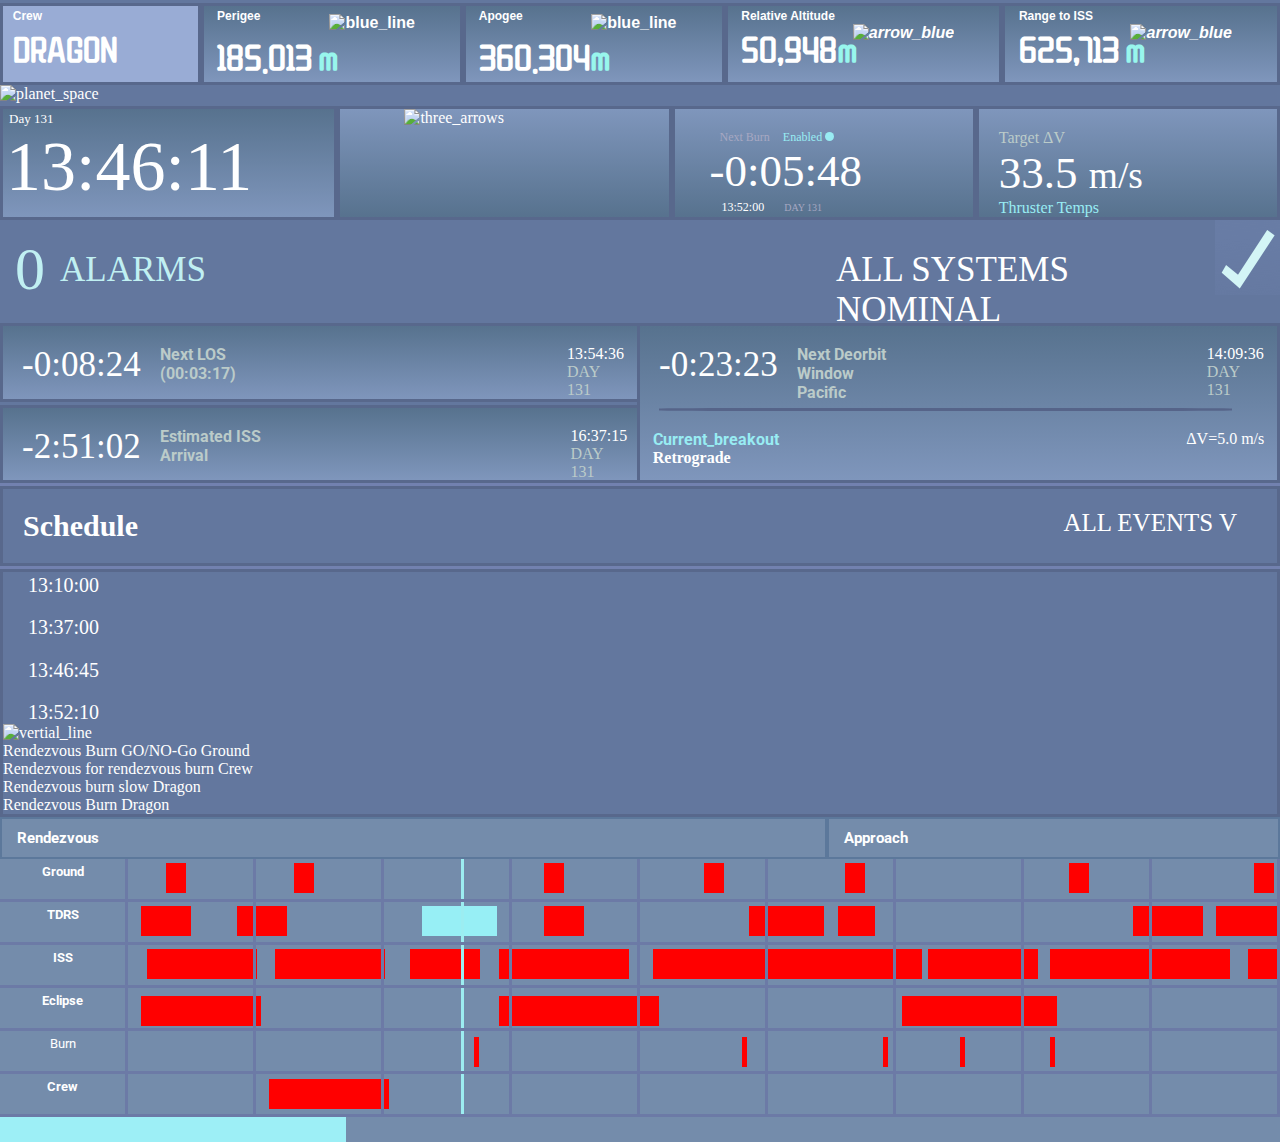
==== commit d1fabd1a: "hef" ====
--- a/space-x-1/space-x-1.html
+++ b/space-x-1/space-x-1.html
@@ -17,7 +17,7 @@
             </div>
           </div>
         </div>
-        <div id="perigee_block" class="block" >
+        <div class="block header_block" >
             <small class="label_block">
               Perigee
             </small>
@@ -28,7 +28,7 @@
               185.013
               <span>m</span></div>
                     </div>
-        <div id="apogee_block" class="block" >
+        <div class="block header_block" >
                 <small class="label_block">
                   Apogee
                 </small>
@@ -39,7 +39,7 @@
                   360.304<span>m</span>
                 </div>
         </div>
-        <div id="relative_block" class="block" >
+        <div  class="block header_block" >
             <div class="text">
                 <small class="label_block">
                   Relative Altitude
@@ -53,9 +53,8 @@
                   <img src="arrow_blue.png" alt="arrow_blue">
                 </i>
             </div>
-
-        </div>
-        <div id="range_block" class="block">
+        </div>
+        <div id="range_block" class="block header_block">
             <div class="text">
                 <small class="label_block">
                   Range to ISS
@@ -74,7 +73,7 @@
 
         </div>
     </div>
-    <div id="space_earth" class="line">
+    <div class="line">
         <img class="space_earth_image" src="http://sfwallpaper.com/images/earth-from-space-hd-wallpaper-7.jpg" alt="planet_space" width="100%">
     </div>
     <div id="time" class="line">
@@ -149,28 +148,32 @@
     </div>
     <div class="line plan flex_row">
       <div class="flex_column">
-        <div class="first_box block">
-            <div class="minus_index">
+        <div class="first_box above_row block">
+          <div class="minus_index">
               -0:08:24
-            </div>
-            <div class="next_los_flex">
-              <b>Next LOS
-                <br>(00:03:17)
-              </b>
-            </div >
-            <span class="date_time">
-              13:54:36 <br>DAY 131
-            </span>
-        </div>
-        <div class="second_box block">
+          </div>
+          <div class= "grey_font_basic fix_position steal_space">
+              Next LOS
+                <br>
+                (00:03:17)
+          </div >
+          <span class="grey_font_basic grey_font_basic date_time">
+              <span class="time_color">13:54:36</span>
+               <br>
+               DAY 131
+          </span>
+        </div>
+        <div class="first_box above_row block">
               <div class="minus_index">
                   -2:51:02
               </div>
-              <span id="estimated_iss" class="next_los">
+              <span id="estimated_iss" class="grey_font_basic fix_position">
                   Estimated ISS Arrival
               </span>
-              <div class="date_time">
-                  16:37:15 <br>DAY 131
+              <div class="grey_font_basic grey_font_basic date_time">
+                  <span class="time_color"> 16:37:15 </span>
+                  <br>
+                  DAY 131
               </div>
             </div>
         </div>
@@ -179,52 +182,56 @@
             <div class="minus_index">
                 -0:23:23
             </div>
-            <span class="next_los">
+            <div class="grey_font_basic fix_position">
                 Next Deorbit Window
-            </span>
-            <span class="next_los">
+                <br>
                 Pacific
-            </span>
-            <div class="date_time">
-                14:09:36 <br>DAY 131
-            </div>
-        </div>
-          <div class="break_line"></div>
-          <div class="current_breakout">
-              Current_breakout
-          </div>
-          <div class="retrograde">
-              Retrograde
-          </div>
+            </div>
+            <div class="grey_font_basic grey_font_basic date_time">
+                <span class="time_color">14:09:36  </span>
+                <br>
+                DAY 131
+            </div>
+        </div>
+        <div class="break_line"></div>
+        <div class="below_row">
+          <div class="current_retrograde">
+            <div class="current_breakout">
+                Current_breakout
+            </div>
+            <div class="retrograde">
+                Retrograde
+            </div>
+        </div>
           <div class="sum">
               ΔV=5.0 m/s
           </div>
         </div>
       </div>
-          <div class="shedule block">
-      <div class="in_row">
+      </div>
+      <div class="shedule_head block">
         <div class="schedule">
-              <b>Schedule</b>
+          <b>Schedule</b>
         </div>
         <div class="all_events">
-              ALL EVENTS V
-        </div>
-      </div>
-            <!-- <div class="divide_line"></div> -->
-      <div class="hours_list">
-        <div class="time_list">
-            <div>
-              13:10:00
-            </div>
-            <div>
-              13:37:00
-            </div>
-            <div>
-              13:46:45
-            </div>
-            <div>
-              13:52:10
-            </div>
+            ALL EVENTS V
+        </div>
+        </div>
+      <div class="shedule_body block">
+        <div class="hours_list">
+          <div class="time_list">
+              <div>
+                13:10:00
+              </div>
+              <div>
+                13:37:00
+              </div>
+              <div>
+                13:46:45
+              </div>
+              <div>
+                13:52:10
+              </div>
         </div>
         </div>
         <div class="vertial_line">
--- a/space-x-1/space-x-1.css
+++ b/space-x-1/space-x-1.css
@@ -3,15 +3,16 @@
 @import url('https://fonts.googleapis.com/css?family=ZCOOL+QingKe+HuangYou');
 
 * {padding: 0; margin:0; border:0;}
-
+body {
+  background-color: rgb(114,129,175);
+}
 #header {
   font-family: 'Robot', sans-serif;
+  display: flex;
   font-weight:bold;;
   width: 100%;
   color: #fff;
-  background-color: rgb(99,119,158);
-  display: flex;
-    }
+}
 
 .line .block {
   flex-grow: 1;
@@ -72,8 +73,17 @@
 #time_block .small {
   font-size: 13px;
   margin-left: 6px;
-
-
+}
+#crew_block {
+  background-color: rgb(153,172,213);
+}
+
+#arrow_block, #next_burn_block, #target_block {
+  background-image: linear-gradient(#7f96bc, #57728e);
+}
+
+.first_box, .third_box, .header_block, #time_block {
+  background-image: linear-gradient(#57728e, #7f96bc);
 }
 
 .speed_arrow {
@@ -133,8 +143,31 @@
   padding-top: 20px;
   padding-left: 20px
 }
-.target, .next_los, .date_time {
-  color: rgb(167,168,194);
+.target, .grey_font_basic {
+  color: rgb(187,203,201);
+}
+
+.date_time {
+  margin-right: 2%;
+  margin-top: 3%;
+}
+
+.hours_list {
+  margin-top: 2px;
+}
+.fix_position {
+    margin-top: 3%;
+    margin-right: 42%;
+    font-family: 'Roboto';
+    font-weight: bold;
+}
+
+.time_color {
+  color: #fff;
+}
+
+.steal_space {
+  margin-right: 52%;
 }
 .target_speed {
   font-size: 45px;
@@ -172,23 +205,53 @@
   margin-left: 10px;
 }
 
-.first_box, .second_box{
-  display: flex;
+.first_box {
   height: 70px;
   width: 100%;
 }
 
+.above_row, .below_row {
+  display: flex;
+  flex-direction: row;
+  justify-content: space-between;
+}
+
+.below_row {
+  padding: 2%;
+}
+
+.current_breakout {
+  font-family: 'Roboto';
+  font-weight: bold;
+  color: rgb(152,236,243);
+}
+.retrograde {
+  font-weight: bold;
+}
+
 .third_box {
   width: 50%;
   display: flex;
-  justify-content: flex-end;
-}
-
+  flex-direction: column;
+  }
+
+.break_line {
+  background: rgb(86,100,137);
+  height: 3px;
+  width: 90%;
+  margin:  0% 3% 1% 3%;
+  border-radius: 20%;
+}
 .minus_index {
   font-size: 35px;
   height: 44px;
   color: #fff;
-  padding: 4%;
+  padding: 3%;
+  }
+
+.current_retrograde {
+  display: flex;
+  flex-direction: column;
 }
 
 .flex_column {
@@ -203,7 +266,7 @@
   width: 100%
 }
 
-.in_row {
+.shedule_head {
   display: flex;
   justify-content: space-between;
   font-size: 30px;
